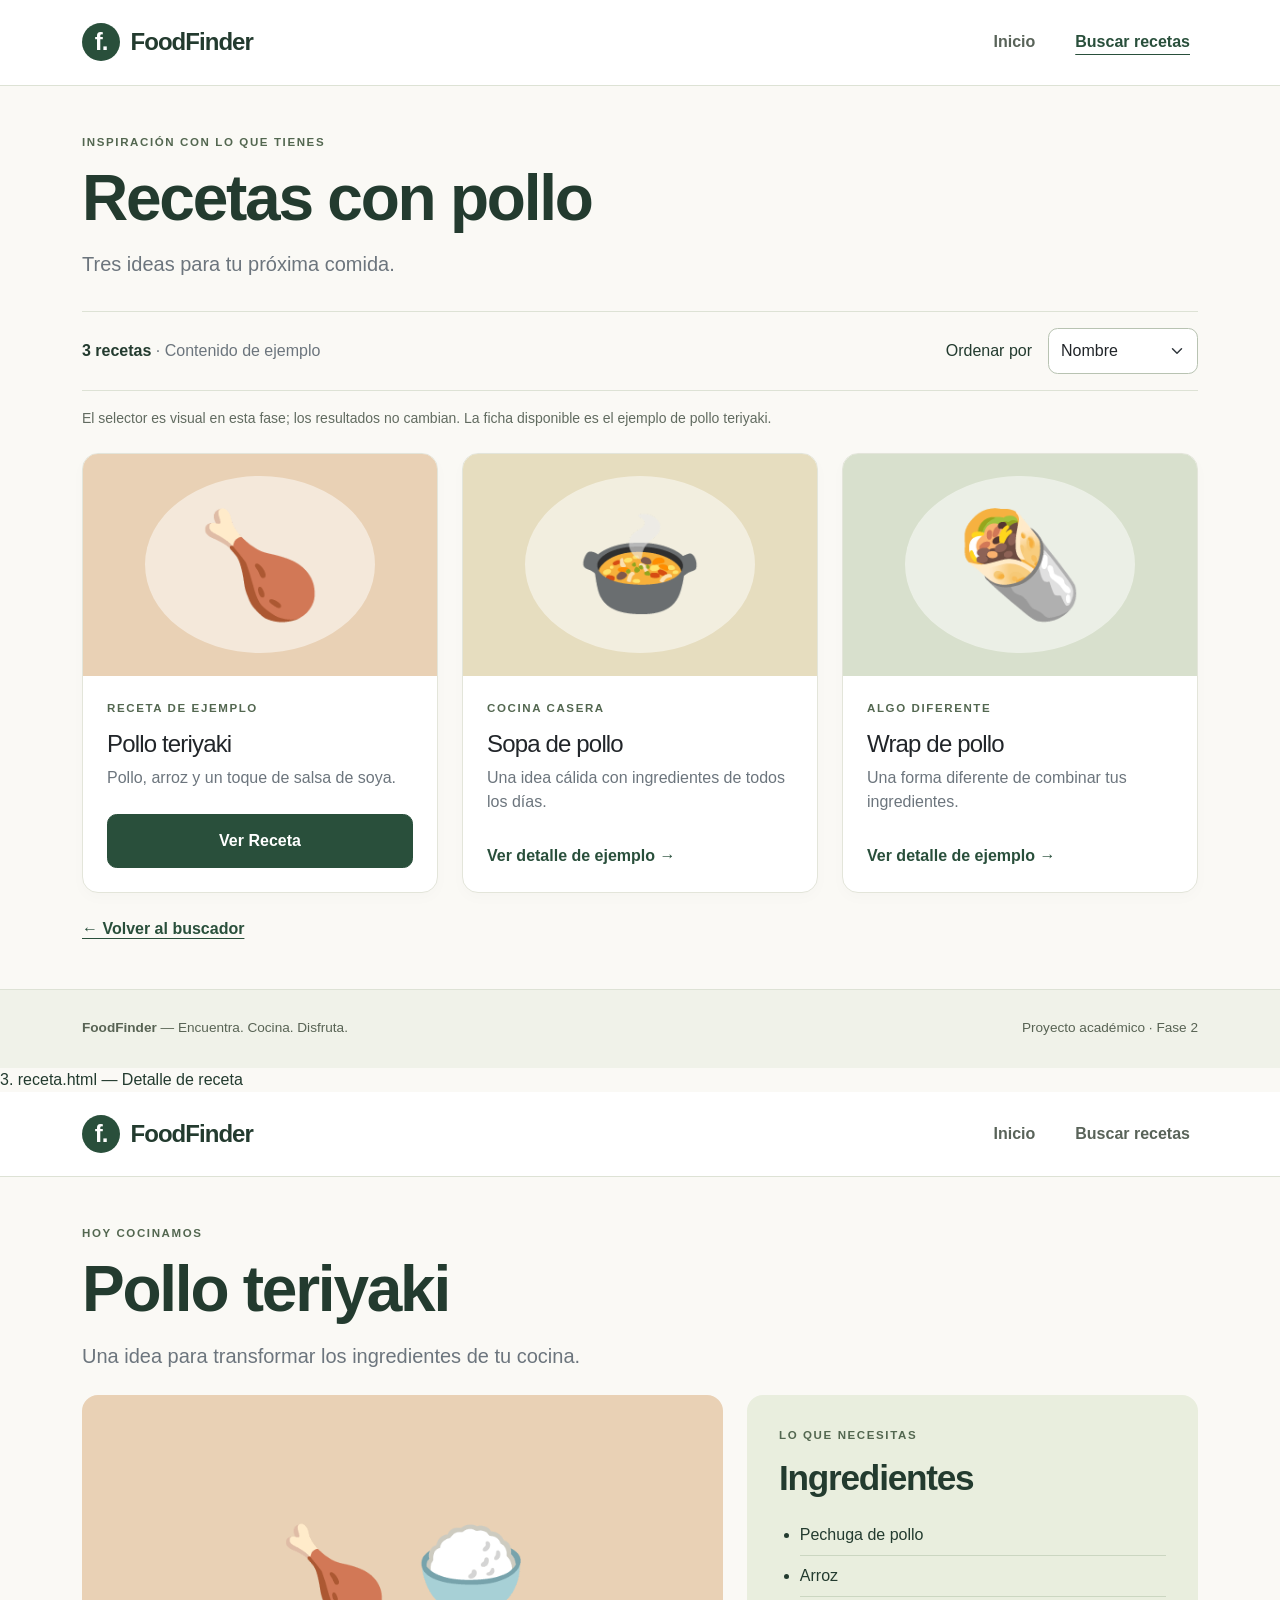
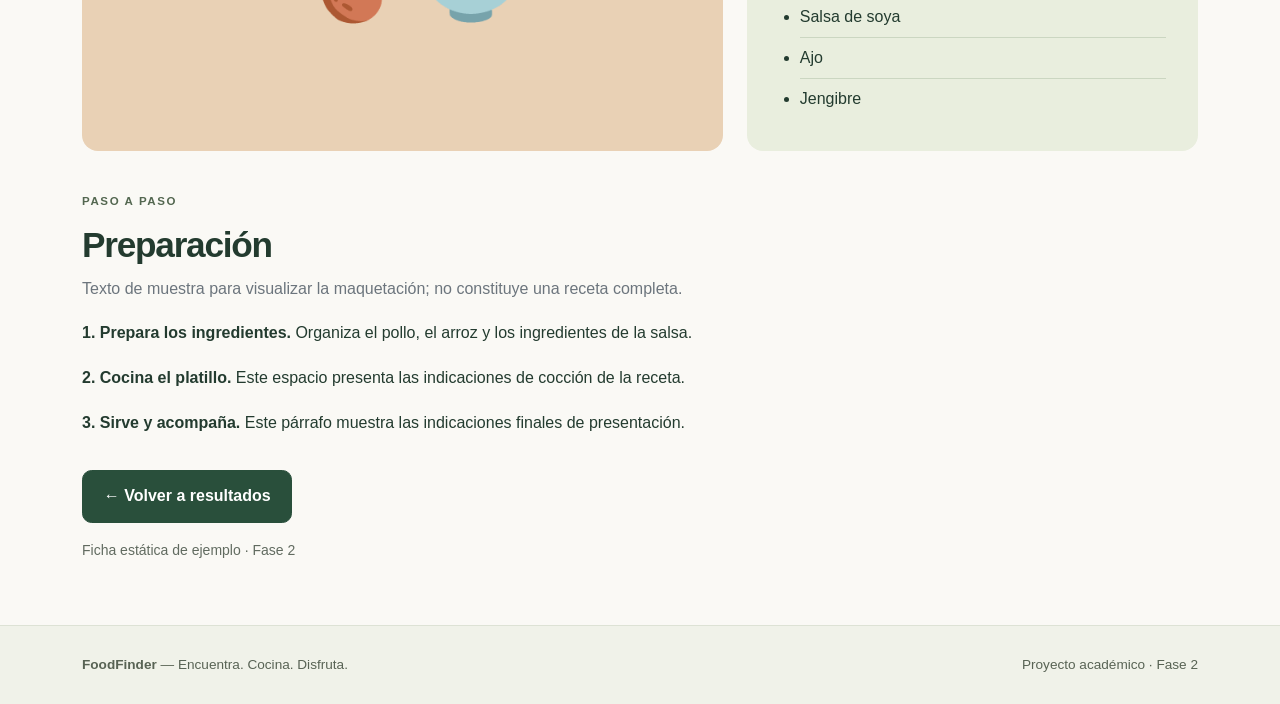
==== resultados.html @ e8af6965 "Add files via upload" ====
<!DOCTYPE html>
<html lang="es">
<head>
  <meta charset="UTF-8">
  <meta name="viewport" content="width=device-width, initial-scale=1">

  <title>Resultados | FoodFinder</title>

  <link
    href="https://cdn.jsdelivr.net/npm/bootstrap@5.3.8/dist/css/bootstrap.min.css"
    rel="stylesheet"
  >
  <link rel="stylesheet" href="estilos.css">

  <script
    src="https://cdn.jsdelivr.net/npm/bootstrap@5.3.8/dist/js/bootstrap.bundle.min.js"
    defer
  ></script>
  <script src="script.js" defer></script>
</head>

<body>
  <a class="saltar-contenido" href="#contenido">
    Saltar al contenido
  </a>

  <!-- BLOQUE 1: encabezado y navegación -->
  <header class="encabezado">
    <nav class="navbar navbar-expand-lg container"
         aria-label="Navegación principal">

      <a class="navbar-brand marca" href="index.html">
        <span class="simbolo-marca" aria-hidden="true">f.</span>
        FoodFinder
      </a>

      <button
        class="navbar-toggler"
        type="button"
        data-bs-toggle="collapse"
        data-bs-target="#menuPrincipal"
        aria-controls="menuPrincipal"
        aria-expanded="false"
        aria-label="Abrir o cerrar menú"
      >
        <span class="navbar-toggler-icon"></span>
      </button>

      <div class="collapse navbar-collapse" id="menuPrincipal">
        <ul class="navbar-nav ms-auto gap-lg-4">
          <li class="nav-item">
            <a class="nav-link" href="index.html">Inicio</a>
          </li>

          <li class="nav-item">
            <a class="nav-link active"
               href="resultados.html"
               aria-current="page">
              Buscar recetas
            </a>
          </li>
        </ul>
      </div>
    </nav>
  </header>

  <main id="contenido" class="container seccion">
    <!-- BLOQUE 2: título de resultados -->
    <section aria-labelledby="tituloResultados">
      <p class="etiqueta">
        INSPIRACIÓN CON LO QUE TIENES
      </p>

      <h1 id="tituloResultados">Recetas con pollo</h1>

      <p class="lead text-secondary">
        Tres ideas para tu próxima comida.
      </p>

      <!-- BLOQUE 3: selector visual -->
      <div class="barra-resultados">
        <p class="mb-0">
          <strong>3 recetas</strong>
          <span class="text-secondary">· Contenido de ejemplo</span>
        </p>

        <form class="d-flex align-items-center gap-3">
          <label for="orden" class="form-label mb-0">
            Ordenar por
          </label>

          <select
            id="orden"
            class="form-select"
            aria-describedby="notaOrden"
          >
            <option value="nombre">Nombre</option>
          </select>
        </form>
      </div>

      <p id="notaOrden" class="nota mb-4">
        El selector es visual en esta fase; los resultados no cambian.
        La ficha disponible es el ejemplo de pollo teriyaki.
      </p>
    </section>

    <!-- BLOQUE 4: cuadrícula de recetas -->
    <section aria-labelledby="tituloLista">
      <h2 id="tituloLista" class="visually-hidden">
        Lista de recetas
      </h2>

      <div class="row g-4">
        <div class="col-12 col-md-6 col-lg-4">
          <article class="card tarjeta-receta h-100">
            <div
              class="imagen-receta fondo-pollo"
              role="img"
              aria-label="Ilustración de un platillo de pollo"
            >
              <span aria-hidden="true">🍗</span>
            </div>

            <div class="card-body d-flex flex-column">
              <p class="etiqueta">RECETA DE EJEMPLO</p>
              <h3 class="h4">Pollo teriyaki</h3>

            <p class="text-secondary">
                Pollo, arroz y un toque de salsa de soya.
            </p>
            <a class="enlace-receta mt-auto" href="receta.html"> 
                <a href="https://www.kiwilimon.com/receta/pollo-y-carne/pollo-rostizado-ranchero" class="btn boton-principal">
                    Ver Receta
                </a>
            </a>
            </div>
        </article>
        </div>

        <div class="col-12 col-md-6 col-lg-4">
        <article class="card tarjeta-receta h-100">
            <div
            class="imagen-receta fondo-sopa"
            role="img"
            aria-label="Ilustración de un plato de sopa"
            >
            <span aria-hidden="true">🍲</span>
            </div>

            <div class="card-body d-flex flex-column">
            <p class="etiqueta">COCINA CASERA</p>
            <h3 class="h4">Sopa de pollo</h3>

            <p class="text-secondary">
                Una idea cálida con ingredientes de todos los días.
            </p>

            <a class="enlace-receta mt-auto" href="receta.html">
                Ver detalle de ejemplo →
            </a>
            </div>
        </article>
        </div>

        <div class="col-12 col-md-6 col-lg-4">
        <article class="card tarjeta-receta h-100">
            <div
            class="imagen-receta fondo-wrap"
              role="img"
              aria-label="Ilustración de un wrap"
            >
              <span aria-hidden="true">🌯</span>
            </div>

            <div class="card-body d-flex flex-column">
              <p class="etiqueta">ALGO DIFERENTE</p>
              <h3 class="h4">Wrap de pollo</h3>

              <p class="text-secondary">
                Una forma diferente de combinar tus ingredientes.
              </p>

              <a class="enlace-receta mt-auto" href="receta.html">
                Ver detalle de ejemplo →
              </a>
            </div>
          </article>
        </div>
      </div>
    </section>

    <a href="index.html#buscador"
       class="enlace-regreso d-inline-block mt-4">
      ← Volver al buscador
    </a>
  </main>

  <!-- BLOQUE 5: pie de página -->
  <footer class="pie-pagina">
    <div
      class="container d-flex flex-column flex-sm-row
             justify-content-between gap-2"
    >
      <p class="mb-0">
        <strong>FoodFinder</strong> — Encuentra. Cocina. Disfruta.
      </p>

      <p class="mb-0">Proyecto académico · Fase 2</p>
    </div>
  </footer>
</body>
</html>
3. receta.html — Detalle de receta
<!DOCTYPE html>
<html lang="es">
<head>
  <meta charset="UTF-8">
  <meta name="viewport" content="width=device-width, initial-scale=1">

  <title>Detalle de receta | FoodFinder</title>

  <link
    href="https://cdn.jsdelivr.net/npm/bootstrap@5.3.8/dist/css/bootstrap.min.css"
    rel="stylesheet"
  >
  <link rel="stylesheet" href="estilos.css">

  <script
    src="https://cdn.jsdelivr.net/npm/bootstrap@5.3.8/dist/js/bootstrap.bundle.min.js"
    defer
  ></script>
  <script src="script.js" defer></script>
</head>

<body>
  <a class="saltar-contenido" href="#contenido">
    Saltar al contenido
  </a>

  <!-- BLOQUE 1: encabezado y navegación -->
  <header class="encabezado">
    <nav class="navbar navbar-expand-lg container"
         aria-label="Navegación principal">

      <a class="navbar-brand marca" href="index.html">
        <span class="simbolo-marca" aria-hidden="true">f.</span>
        FoodFinder
      </a>

      <button
        class="navbar-toggler"
        type="button"
        data-bs-toggle="collapse"
        data-bs-target="#menuPrincipal"
        aria-controls="menuPrincipal"
        aria-expanded="false"
        aria-label="Abrir o cerrar menú"
      >
        <span class="navbar-toggler-icon"></span>
      </button>

      <div class="collapse navbar-collapse" id="menuPrincipal">
        <ul class="navbar-nav ms-auto gap-lg-4">
          <li class="nav-item">
            <a class="nav-link" href="index.html">Inicio</a>
          </li>

          <li class="nav-item">
            <a class="nav-link" href="resultados.html">
              Buscar recetas
            </a>
          </li>
        </ul>
      </div>
    </nav>
  </header>

  <main id="contenido" class="container seccion">
    <article aria-labelledby="tituloReceta">
      <!-- BLOQUE 2: información principal -->
      <p class="etiqueta">HOY COCINAMOS</p>

      <h1 id="tituloReceta">Pollo teriyaki</h1>

      <p class="lead text-secondary mb-4">
        Una idea para transformar los ingredientes de tu cocina.
      </p>

      <div class="row g-4 align-items-stretch">
        <div class="col-md-7">
          <div
            class="imagen-detalle fondo-pollo"
            role="img"
            aria-label="Ilustración de pollo acompañado de arroz"
          >
            <span aria-hidden="true">🍗 🍚</span>
          </div>
        </div>

        <!-- BLOQUE 3: ingredientes -->
        <section
          class="col-md-5"
          aria-labelledby="tituloIngredientes"
        >
          <div class="panel-ingredientes h-100">
            <p class="etiqueta">LO QUE NECESITAS</p>

            <h2 id="tituloIngredientes">Ingredientes</h2>

            <ul class="lista-ingredientes">
              <li>Pechuga de pollo</li>
              <li>Arroz</li>
              <li>Salsa de soya</li>
              <li>Ajo</li>
              <li>Jengibre</li>
            </ul>
          </div>
        </section>
      </div>

      <!-- BLOQUE 4: preparación -->
      <section
        class="preparacion"
        aria-labelledby="tituloPreparacion"
      >
        <p class="etiqueta">PASO A PASO</p>

        <h2 id="tituloPreparacion">Preparación</h2>

        <p class="text-secondary">
          Texto de muestra para visualizar la maquetación;
          no constituye una receta completa.
        </p>

        <p>
          <strong>1. Prepara los ingredientes.</strong>
          Organiza el pollo, el arroz y los ingredientes de la salsa.
        </p>

        <p>
          <strong>2. Cocina el platillo.</strong>
          Este espacio presenta las indicaciones de cocción
          de la receta.
        </p>

        <p>
          <strong>3. Sirve y acompaña.</strong>
          Este párrafo muestra las indicaciones finales
          de presentación.
        </p>
      </section>

      <!-- BLOQUE 5: enlace de regreso -->
      <a href="resultados.html" class="btn boton-principal">
        ← Volver a resultados
      </a>

      <p class="nota mt-3">
        Ficha estática de ejemplo · Fase 2
      </p>
    </article>
  </main>

  <!-- BLOQUE 6: pie de página -->
  <footer class="pie-pagina">
    <div
      class="container d-flex flex-column flex-sm-row
             justify-content-between gap-2"
    >
      <p class="mb-0">
        <strong>FoodFinder</strong> — Encuentra. Cocina. Disfruta.
      </p>

      <p class="mb-0">Proyecto académico · Fase 2</p>
    </div>
  </footer>
</body>
</html>
---- estilos.css ----
/* =========================================
   FOODFINDER — FASE 2
   Estilos propios y ajustes responsivos.
   Bootstrap proporciona Grid y componentes.
   ========================================= */

:root {
  --verde: #294f3b;
  --verde-oscuro: #1c3b2a;
  --texto: #233b2f;
  --fondo: #faf9f5;
  --verde-claro: #e9eede;
  --borde: #dde2d5;
}

/* Estructura general */

body {
  min-height: 100vh;
  display: flex;
  flex-direction: column;
  background: var(--fondo);
  color: var(--texto);
  font-family: Arial, sans-serif;
}

main {
  flex: 1;
}

h1,
h2,
h3 {
  font-weight: 700;
  letter-spacing: -0.035em;
}

h1 {
  margin-bottom: 1rem;
  font-size: clamp(2.4rem, 5vw, 4.6rem);
  line-height: 1.08;
}

h2 {
  font-size: clamp(1.7rem, 3vw, 2.2rem);
}

a {
  color: var(--verde);
}

.seccion {
  padding-top: 3rem;
  padding-bottom: 3rem;
}

.etiqueta {
  margin-bottom: 0.8rem;
  color: #536750;
  font-size: 0.72rem;
  font-weight: 700;
  letter-spacing: 0.14em;
}

.nota {
  color: #616b60;
  font-size: 0.875rem;
  line-height: 1.6;
}

/* Encabezado y navegación */

.encabezado {
  background: #fff;
  border-bottom: 1px solid var(--borde);
}

.navbar.container {
  padding: 1.15rem 12px;
}

.marca {
  color: var(--texto);
  font-size: 1.5rem;
  font-weight: 700;
  letter-spacing: -0.04em;
}

.simbolo-marca {
  display: inline-flex;
  width: 38px;
  height: 38px;
  align-items: center;
  justify-content: center;
  margin-right: 0.3rem;
  border-radius: 50%;
  background: var(--verde);
  color: #fff;
}

.nav-link {
  color: #596359;
  font-weight: 600;
}

.navbar-nav .nav-link.active {
  color: var(--verde);
  text-decoration: underline;
  text-underline-offset: 0.45rem;
}

/* Presentación de Inicio */

.presentacion {
  padding: 4rem 0;
  background: #eff1e7;
}

.descripcion-principal {
  max-width: 540px;
  margin-bottom: 1.5rem;
  color: #596359;
  font-size: 1.1rem;
  line-height: 1.7;
}

.buscador {
  max-width: 630px;
}

.ilustracion-principal {
  padding: 1.5rem;
  border-radius: 8rem 8rem 1.5rem 1.5rem;
  background: #dce4cc;
  text-align: center;
}

.plato-principal {
  display: grid;
  min-height: 260px;
  place-items: center;
  border-radius: 7rem 7rem 1rem 1rem;
  background: #edf0df;
  font-size: clamp(7rem, 14vw, 11rem);
}

.ilustracion-principal p {
  margin: 1rem 0 0;
  font-size: 0.85rem;
  font-weight: 600;
}

/* Formulario y botones */

.form-control,
.form-select {
  min-height: 46px;
  border-color: #b8c3b2;
  border-radius: 0.6rem;
}

.form-control:focus,
.form-select:focus {
  border-color: var(--verde);
  box-shadow: 0 0 0 0.2rem #294f3b25;
}

.boton-principal {
  padding: 0.85rem 1.3rem;
  border: 1px solid var(--verde);
  border-radius: 0.6rem;
  background: var(--verde);
  color: #fff;
  font-weight: 600;
  white-space: nowrap;
}

.boton-principal:hover,
.boton-principal:focus-visible {
  border-color: var(--verde-oscuro);
  background: var(--verde-oscuro);
  color: #fff;
}

/* Tarjetas de Inicio y Resultados */

.tarjeta-receta {
  overflow: hidden;
  border: 1px solid #e3e5da;
  border-radius: 1rem;
  box-shadow: 0 5px 15px #233b2f05;
}

.tarjeta-receta .card-body {
  padding: 1.5rem;
}

.imagen-receta {
  display: grid;
  width: 100%;
  aspect-ratio: 8 / 5;
  place-items: center;
}

.imagen-receta span {
  display: grid;
  width: 65%;
  aspect-ratio: 1.3;
  place-items: center;
  border-radius: 50%;
  background: #ffffff80;
  font-size: clamp(4rem, 8vw, 7rem);
}

.fondo-pasta {
  background: #efe2bd;
}

.fondo-tacos {
  background: #e4ebcb;
}

.fondo-ensalada {
  background: #d9e7d6;
}

.fondo-pollo {
  background: #e9d1b5;
}

.fondo-sopa {
  background: #e6ddbf;
}

.fondo-wrap {
  background: #d8e0cd;
}

.enlace-receta {
  padding-top: 0.5rem;
  font-weight: 700;
  text-decoration: none;
}

.enlace-receta:hover {
  text-decoration: underline;
}

/* Página de Resultados */

.barra-resultados {
  display: flex;
  align-items: center;
  justify-content: space-between;
  gap: 1rem;
  margin: 2rem 0 1rem;
  padding: 1rem 0;
  border-top: 1px solid var(--borde);
  border-bottom: 1px solid var(--borde);
}

.barra-resultados label {
  white-space: nowrap;
}

.barra-resultados select {
  width: 150px;
}

.enlace-regreso {
  font-weight: 600;
  text-underline-offset: 0.25rem;
}

/* Página de Detalle de receta */

.imagen-detalle {
  display: grid;
  min-height: 340px;
  height: 100%;
  place-items: center;
  border-radius: 1rem;
}

.imagen-detalle span {
  font-size: clamp(3.5rem, 7vw, 6rem);
}

.panel-ingredientes {
  padding: 2rem;
  border-radius: 1rem;
  background: var(--verde-claro);
}

.lista-ingredientes {
  margin: 1rem 0 0;
  padding-left: 1.3rem;
}

.lista-ingredientes li {
  padding: 0.5rem 0;
  border-bottom: 1px solid #cbd6c1;
}

.lista-ingredientes li:last-child {
  border-bottom: 0;
}

.preparacion {
  max-width: 800px;
  padding: 2.5rem 0 1rem;
}

.preparacion p {
  line-height: 1.8;
}

/* Pie de página */

.pie-pagina {
  padding: 1.8rem 0;
  border-top: 1px solid var(--borde);
  background: #f0f2e9;
  color: #586354;
  font-size: 0.85rem;
}

/* Accesibilidad */

.saltar-contenido {
  position: absolute;
  top: -100px;
  left: 1rem;
  z-index: 1000;
  padding: 1rem;
  background: #fff;
}

.saltar-contenido:focus {
  top: 1rem;
}

:focus-visible {
  outline: 3px solid #936127;
  outline-offset: 4px;
}

/* CELULAR: menos de 768 px.
   Bootstrap aplica col-12: una tarjeta por fila. */

@media (max-width: 767.98px) {
  .presentacion {
    padding: 2.5rem 0;
  }

  .seccion {
    padding-top: 2rem;
    padding-bottom: 2rem;
  }

  .ilustracion-principal {
    max-width: 390px;
    margin: auto;
  }

  .barra-resultados {
    align-items: flex-start;
    flex-direction: column;
  }

  .panel-ingredientes {
    padding: 1.5rem;
  }

  .imagen-detalle {
    min-height: 250px;
  }
}

/* TABLET: de 768 a 991 px.
   Bootstrap aplica col-md-6: dos tarjetas por fila. */

@media (min-width: 768px) and (max-width: 991.98px) {
  .ilustracion-principal {
    max-width: 550px;
    margin: auto;
  }
}

/* COMPUTADORA: desde 992 px.
   Bootstrap aplica col-lg-4: tres tarjetas por fila. */

@media (min-width: 992px) {
  .presentacion {
    padding-top: 4rem;
    padding-bottom: 4rem;
  }
}
---- estilos.css ----
/* =========================================
   FOODFINDER — FASE 2
   Estilos propios y ajustes responsivos.
   Bootstrap proporciona Grid y componentes.
   ========================================= */

:root {
  --verde: #294f3b;
  --verde-oscuro: #1c3b2a;
  --texto: #233b2f;
  --fondo: #faf9f5;
  --verde-claro: #e9eede;
  --borde: #dde2d5;
}

/* Estructura general */

body {
  min-height: 100vh;
  display: flex;
  flex-direction: column;
  background: var(--fondo);
  color: var(--texto);
  font-family: Arial, sans-serif;
}

main {
  flex: 1;
}

h1,
h2,
h3 {
  font-weight: 700;
  letter-spacing: -0.035em;
}

h1 {
  margin-bottom: 1rem;
  font-size: clamp(2.4rem, 5vw, 4.6rem);
  line-height: 1.08;
}

h2 {
  font-size: clamp(1.7rem, 3vw, 2.2rem);
}

a {
  color: var(--verde);
}

.seccion {
  padding-top: 3rem;
  padding-bottom: 3rem;
}

.etiqueta {
  margin-bottom: 0.8rem;
  color: #536750;
  font-size: 0.72rem;
  font-weight: 700;
  letter-spacing: 0.14em;
}

.nota {
  color: #616b60;
  font-size: 0.875rem;
  line-height: 1.6;
}

/* Encabezado y navegación */

.encabezado {
  background: #fff;
  border-bottom: 1px solid var(--borde);
}

.navbar.container {
  padding: 1.15rem 12px;
}

.marca {
  color: var(--texto);
  font-size: 1.5rem;
  font-weight: 700;
  letter-spacing: -0.04em;
}

.simbolo-marca {
  display: inline-flex;
  width: 38px;
  height: 38px;
  align-items: center;
  justify-content: center;
  margin-right: 0.3rem;
  border-radius: 50%;
  background: var(--verde);
  color: #fff;
}

.nav-link {
  color: #596359;
  font-weight: 600;
}

.navbar-nav .nav-link.active {
  color: var(--verde);
  text-decoration: underline;
  text-underline-offset: 0.45rem;
}

/* Presentación de Inicio */

.presentacion {
  padding: 4rem 0;
  background: #eff1e7;
}

.descripcion-principal {
  max-width: 540px;
  margin-bottom: 1.5rem;
  color: #596359;
  font-size: 1.1rem;
  line-height: 1.7;
}

.buscador {
  max-width: 630px;
}

.ilustracion-principal {
  padding: 1.5rem;
  border-radius: 8rem 8rem 1.5rem 1.5rem;
  background: #dce4cc;
  text-align: center;
}

.plato-principal {
  display: grid;
  min-height: 260px;
  place-items: center;
  border-radius: 7rem 7rem 1rem 1rem;
  background: #edf0df;
  font-size: clamp(7rem, 14vw, 11rem);
}

.ilustracion-principal p {
  margin: 1rem 0 0;
  font-size: 0.85rem;
  font-weight: 600;
}

/* Formulario y botones */

.form-control,
.form-select {
  min-height: 46px;
  border-color: #b8c3b2;
  border-radius: 0.6rem;
}

.form-control:focus,
.form-select:focus {
  border-color: var(--verde);
  box-shadow: 0 0 0 0.2rem #294f3b25;
}

.boton-principal {
  padding: 0.85rem 1.3rem;
  border: 1px solid var(--verde);
  border-radius: 0.6rem;
  background: var(--verde);
  color: #fff;
  font-weight: 600;
  white-space: nowrap;
}

.boton-principal:hover,
.boton-principal:focus-visible {
  border-color: var(--verde-oscuro);
  background: var(--verde-oscuro);
  color: #fff;
}

/* Tarjetas de Inicio y Resultados */

.tarjeta-receta {
  overflow: hidden;
  border: 1px solid #e3e5da;
  border-radius: 1rem;
  box-shadow: 0 5px 15px #233b2f05;
}

.tarjeta-receta .card-body {
  padding: 1.5rem;
}

.imagen-receta {
  display: grid;
  width: 100%;
  aspect-ratio: 8 / 5;
  place-items: center;
}

.imagen-receta span {
  display: grid;
  width: 65%;
  aspect-ratio: 1.3;
  place-items: center;
  border-radius: 50%;
  background: #ffffff80;
  font-size: clamp(4rem, 8vw, 7rem);
}

.fondo-pasta {
  background: #efe2bd;
}

.fondo-tacos {
  background: #e4ebcb;
}

.fondo-ensalada {
  background: #d9e7d6;
}

.fondo-pollo {
  background: #e9d1b5;
}

.fondo-sopa {
  background: #e6ddbf;
}

.fondo-wrap {
  background: #d8e0cd;
}

.enlace-receta {
  padding-top: 0.5rem;
  font-weight: 700;
  text-decoration: none;
}

.enlace-receta:hover {
  text-decoration: underline;
}

/* Página de Resultados */

.barra-resultados {
  display: flex;
  align-items: center;
  justify-content: space-between;
  gap: 1rem;
  margin: 2rem 0 1rem;
  padding: 1rem 0;
  border-top: 1px solid var(--borde);
  border-bottom: 1px solid var(--borde);
}

.barra-resultados label {
  white-space: nowrap;
}

.barra-resultados select {
  width: 150px;
}

.enlace-regreso {
  font-weight: 600;
  text-underline-offset: 0.25rem;
}

/* Página de Detalle de receta */

.imagen-detalle {
  display: grid;
  min-height: 340px;
  height: 100%;
  place-items: center;
  border-radius: 1rem;
}

.imagen-detalle span {
  font-size: clamp(3.5rem, 7vw, 6rem);
}

.panel-ingredientes {
  padding: 2rem;
  border-radius: 1rem;
  background: var(--verde-claro);
}

.lista-ingredientes {
  margin: 1rem 0 0;
  padding-left: 1.3rem;
}

.lista-ingredientes li {
  padding: 0.5rem 0;
  border-bottom: 1px solid #cbd6c1;
}

.lista-ingredientes li:last-child {
  border-bottom: 0;
}

.preparacion {
  max-width: 800px;
  padding: 2.5rem 0 1rem;
}

.preparacion p {
  line-height: 1.8;
}

/* Pie de página */

.pie-pagina {
  padding: 1.8rem 0;
  border-top: 1px solid var(--borde);
  background: #f0f2e9;
  color: #586354;
  font-size: 0.85rem;
}

/* Accesibilidad */

.saltar-contenido {
  position: absolute;
  top: -100px;
  left: 1rem;
  z-index: 1000;
  padding: 1rem;
  background: #fff;
}

.saltar-contenido:focus {
  top: 1rem;
}

:focus-visible {
  outline: 3px solid #936127;
  outline-offset: 4px;
}

/* CELULAR: menos de 768 px.
   Bootstrap aplica col-12: una tarjeta por fila. */

@media (max-width: 767.98px) {
  .presentacion {
    padding: 2.5rem 0;
  }

  .seccion {
    padding-top: 2rem;
    padding-bottom: 2rem;
  }

  .ilustracion-principal {
    max-width: 390px;
    margin: auto;
  }

  .barra-resultados {
    align-items: flex-start;
    flex-direction: column;
  }

  .panel-ingredientes {
    padding: 1.5rem;
  }

  .imagen-detalle {
    min-height: 250px;
  }
}

/* TABLET: de 768 a 991 px.
   Bootstrap aplica col-md-6: dos tarjetas por fila. */

@media (min-width: 768px) and (max-width: 991.98px) {
  .ilustracion-principal {
    max-width: 550px;
    margin: auto;
  }
}

/* COMPUTADORA: desde 992 px.
   Bootstrap aplica col-lg-4: tres tarjetas por fila. */

@media (min-width: 992px) {
  .presentacion {
    padding-top: 4rem;
    padding-bottom: 4rem;
  }
}
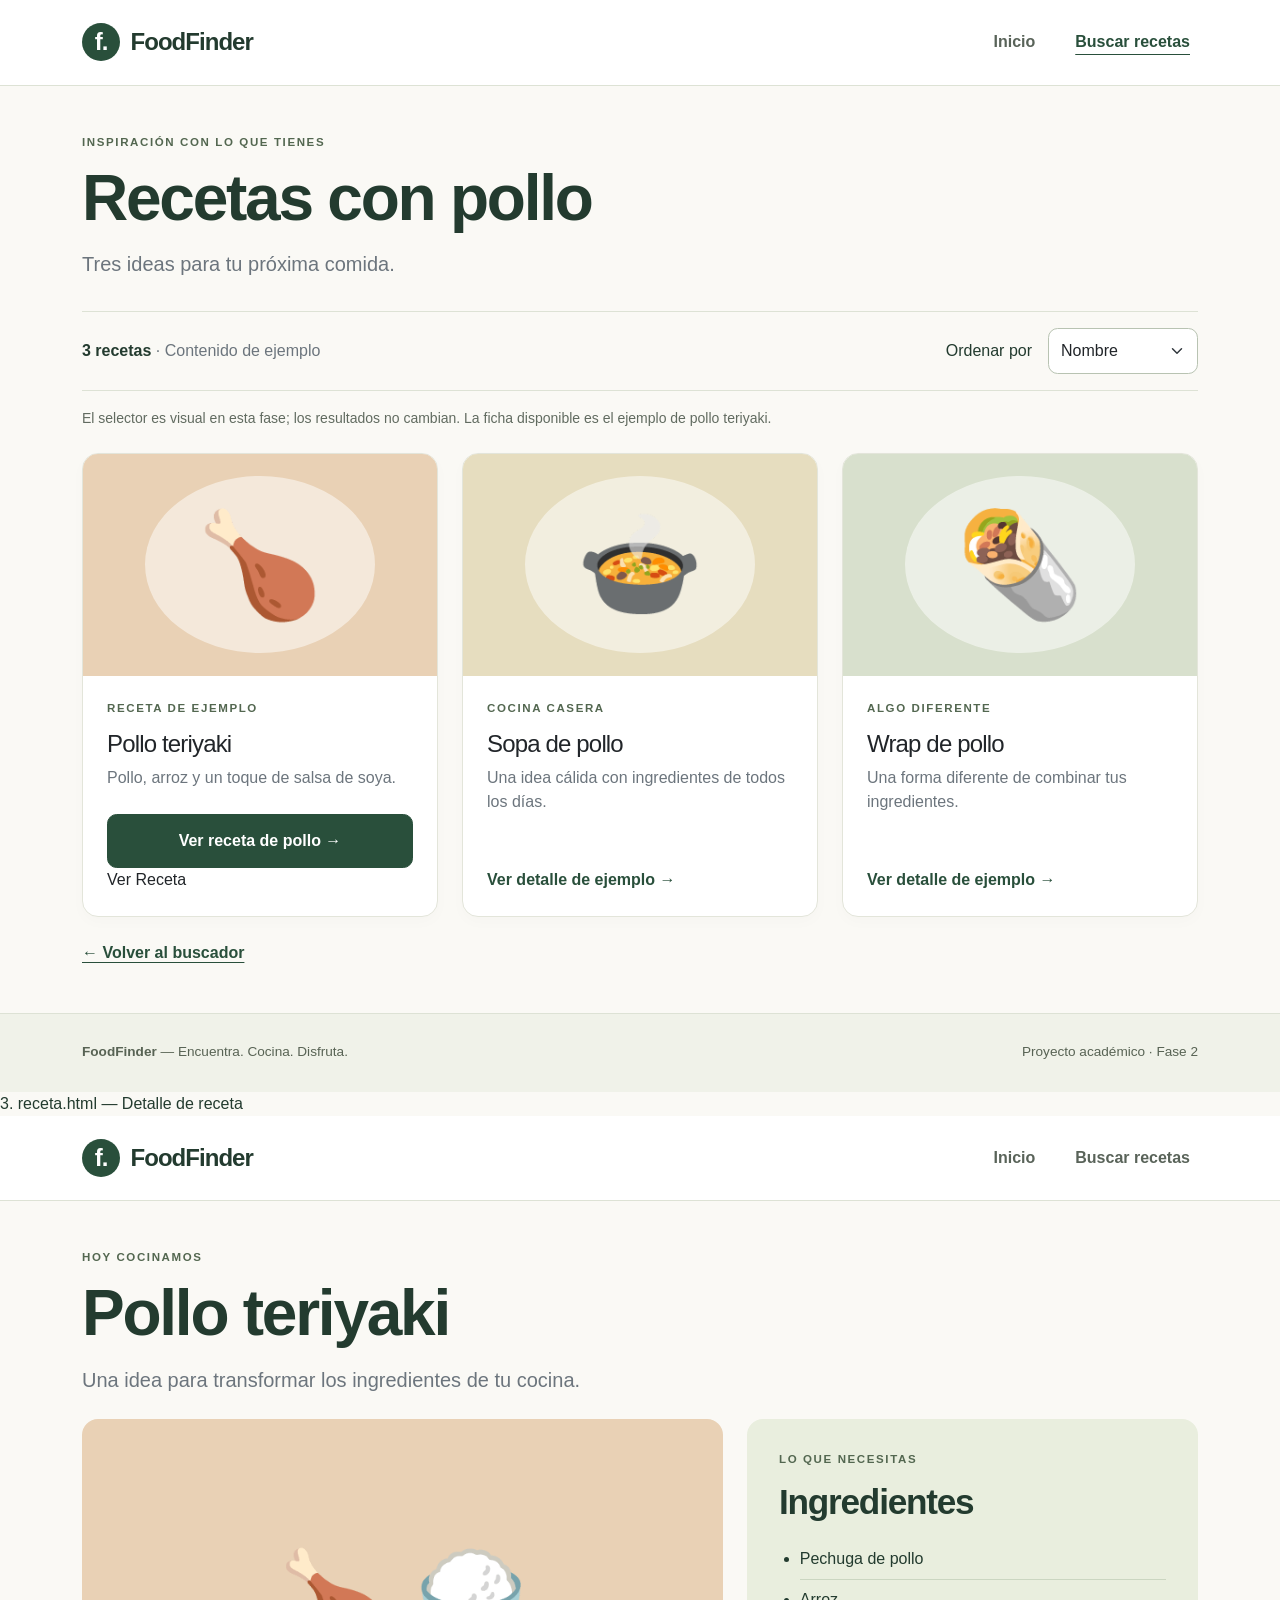
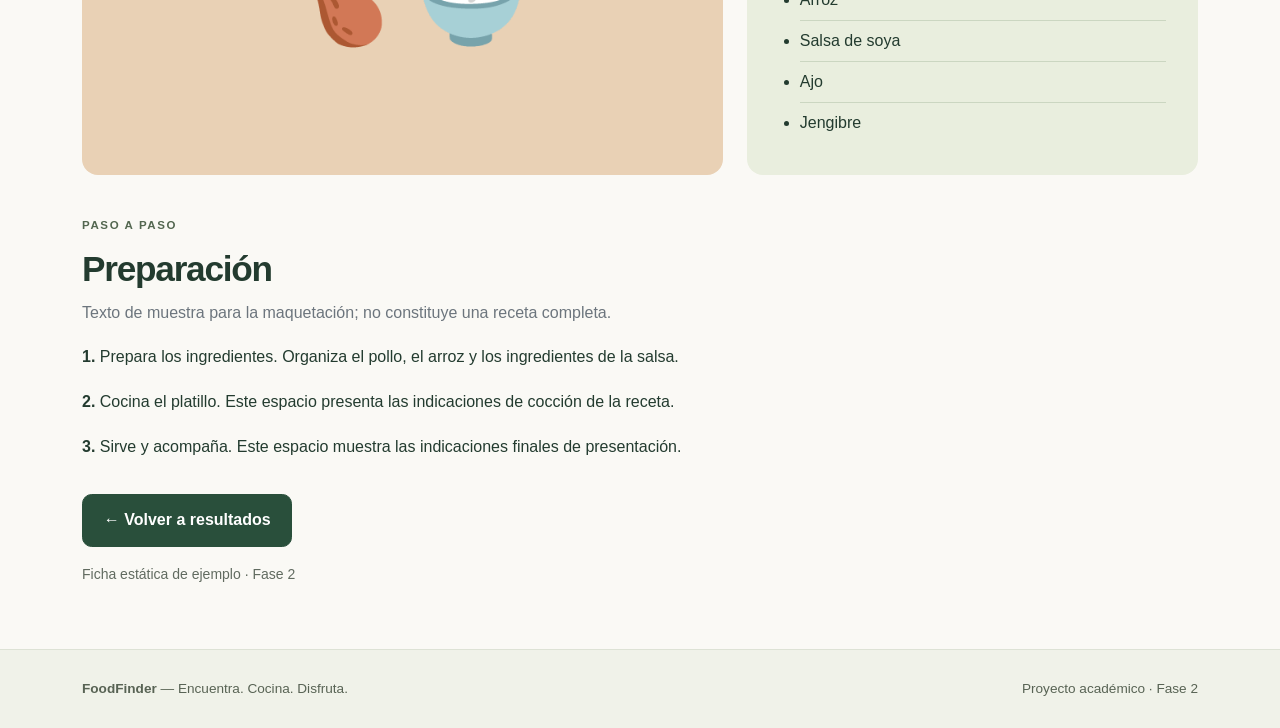
==== commit 369ef5d1: "Update resultados.html" ====
--- a/resultados.html
+++ b/resultados.html
@@ -130,7 +130,9 @@
                 Pollo, arroz y un toque de salsa de soya.
             </p>
             <a class="enlace-receta mt-auto" href="receta.html"> 
-                <a href="https://www.kiwilimon.com/receta/pollo-y-carne/pollo-rostizado-ranchero" class="btn boton-principal">
+                <a href="<a href="receta.html?platillo=pollo" class="btn boton-principal">
+  Ver receta de pollo →
+</a>
                     Ver Receta
                 </a>
             </a>
@@ -376,4 +378,4 @@
     </div>
   </footer>
 </body>
-</html>+</html>
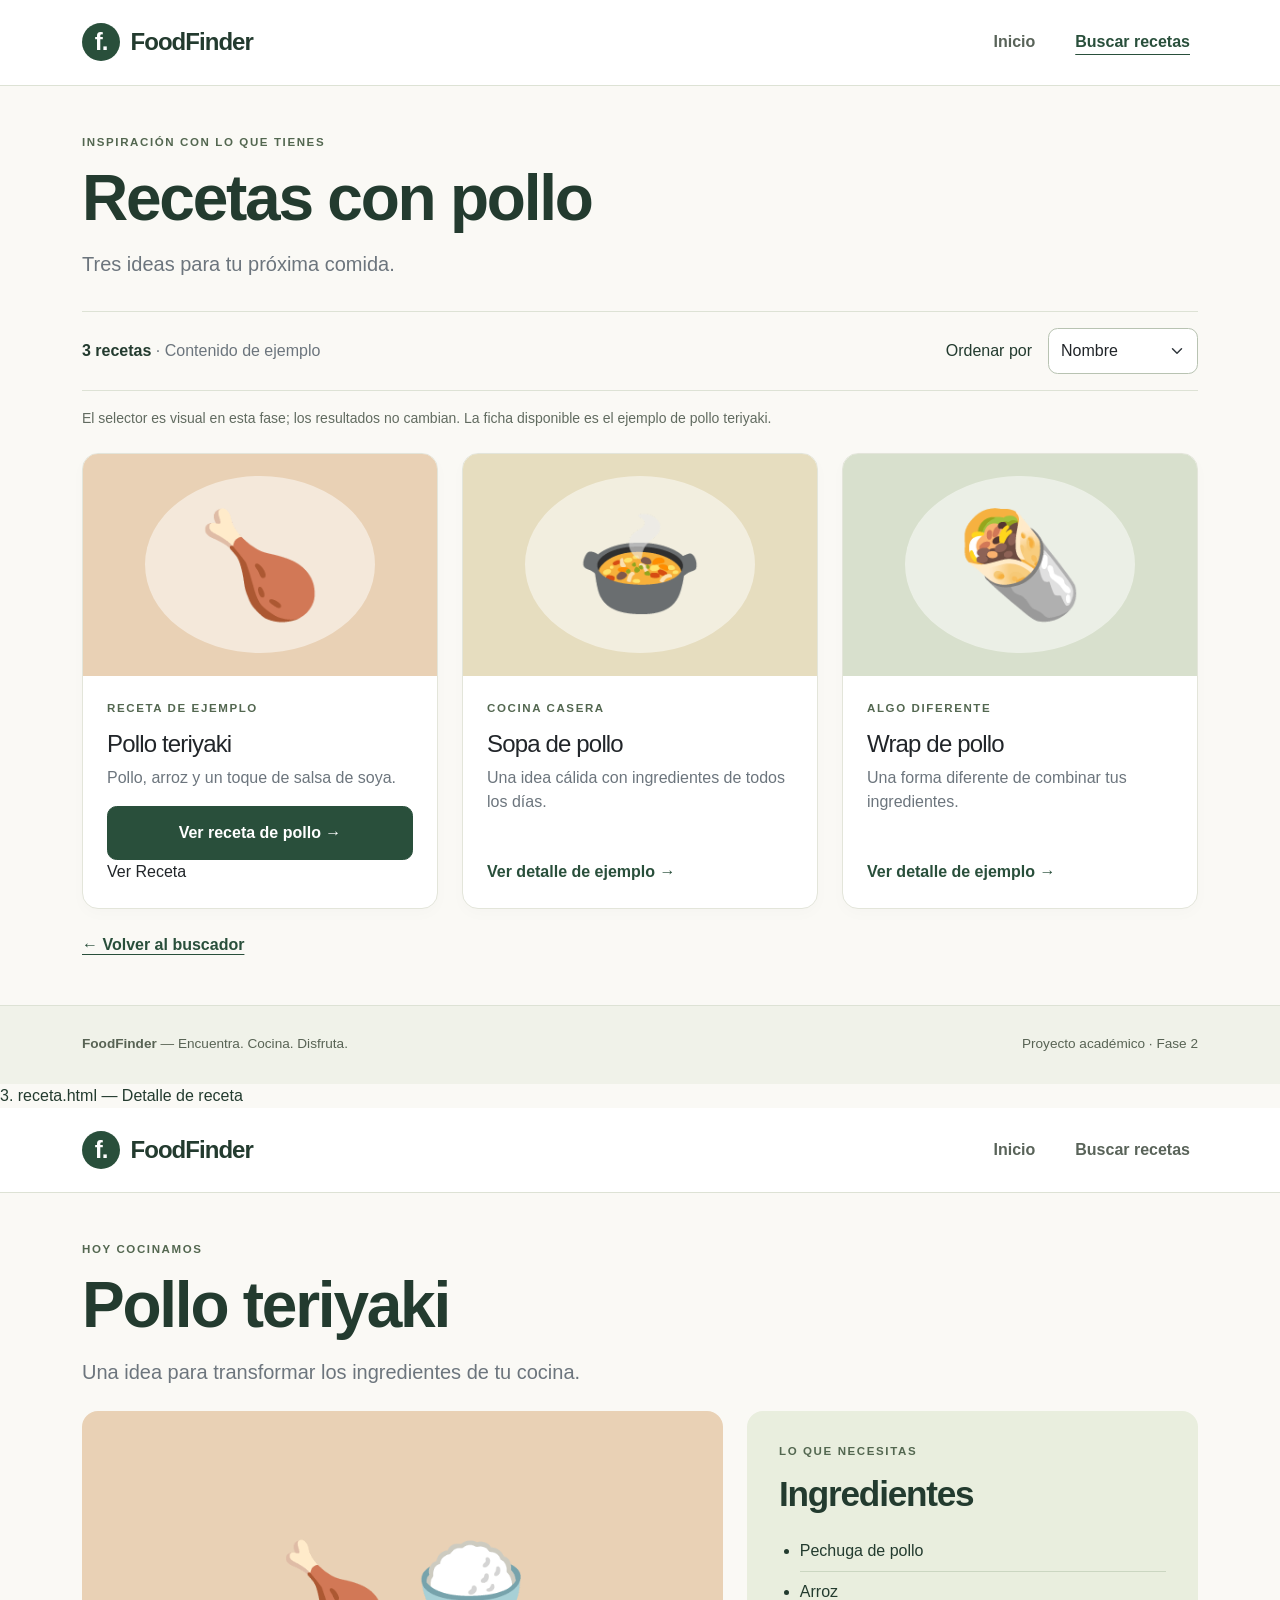
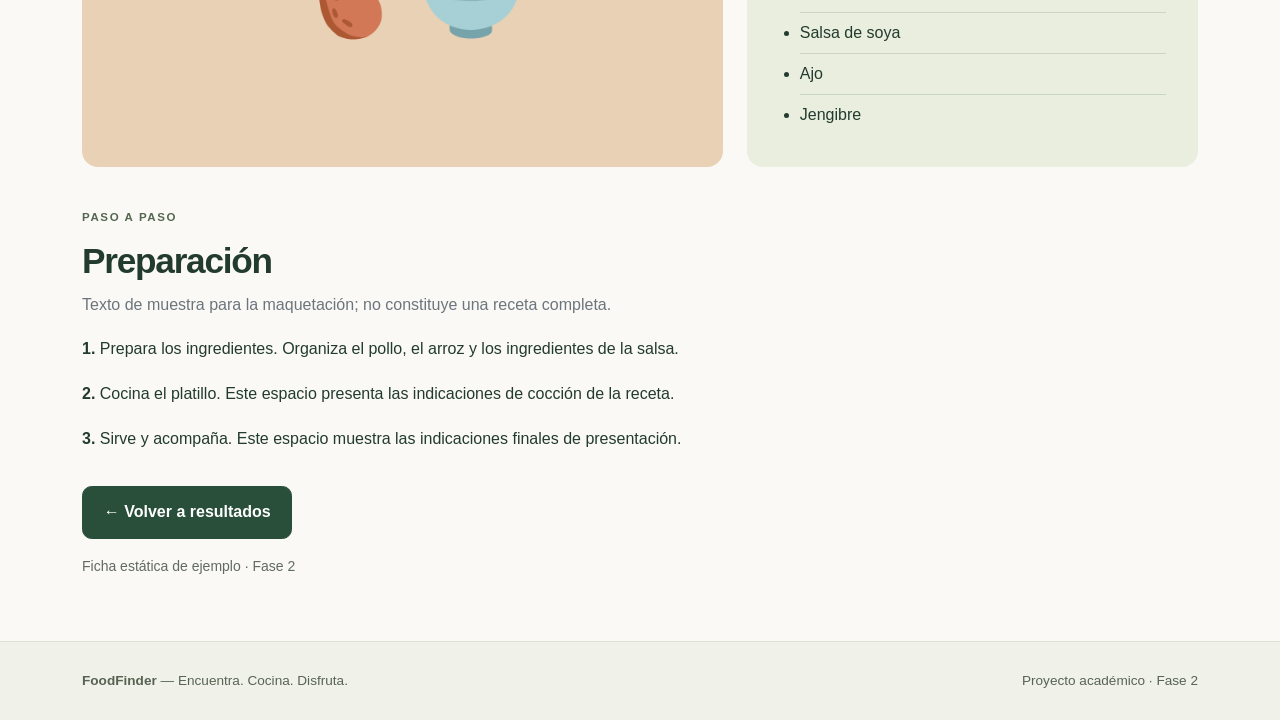
==== commit 30382916: "Update resultados.html" ====
--- a/resultados.html
+++ b/resultados.html
@@ -129,7 +129,6 @@
             <p class="text-secondary">
                 Pollo, arroz y un toque de salsa de soya.
             </p>
-            <a class="enlace-receta mt-auto" href="receta.html"> 
                 <a href="<a href="receta.html?platillo=pollo" class="btn boton-principal">
   Ver receta de pollo →
 </a>
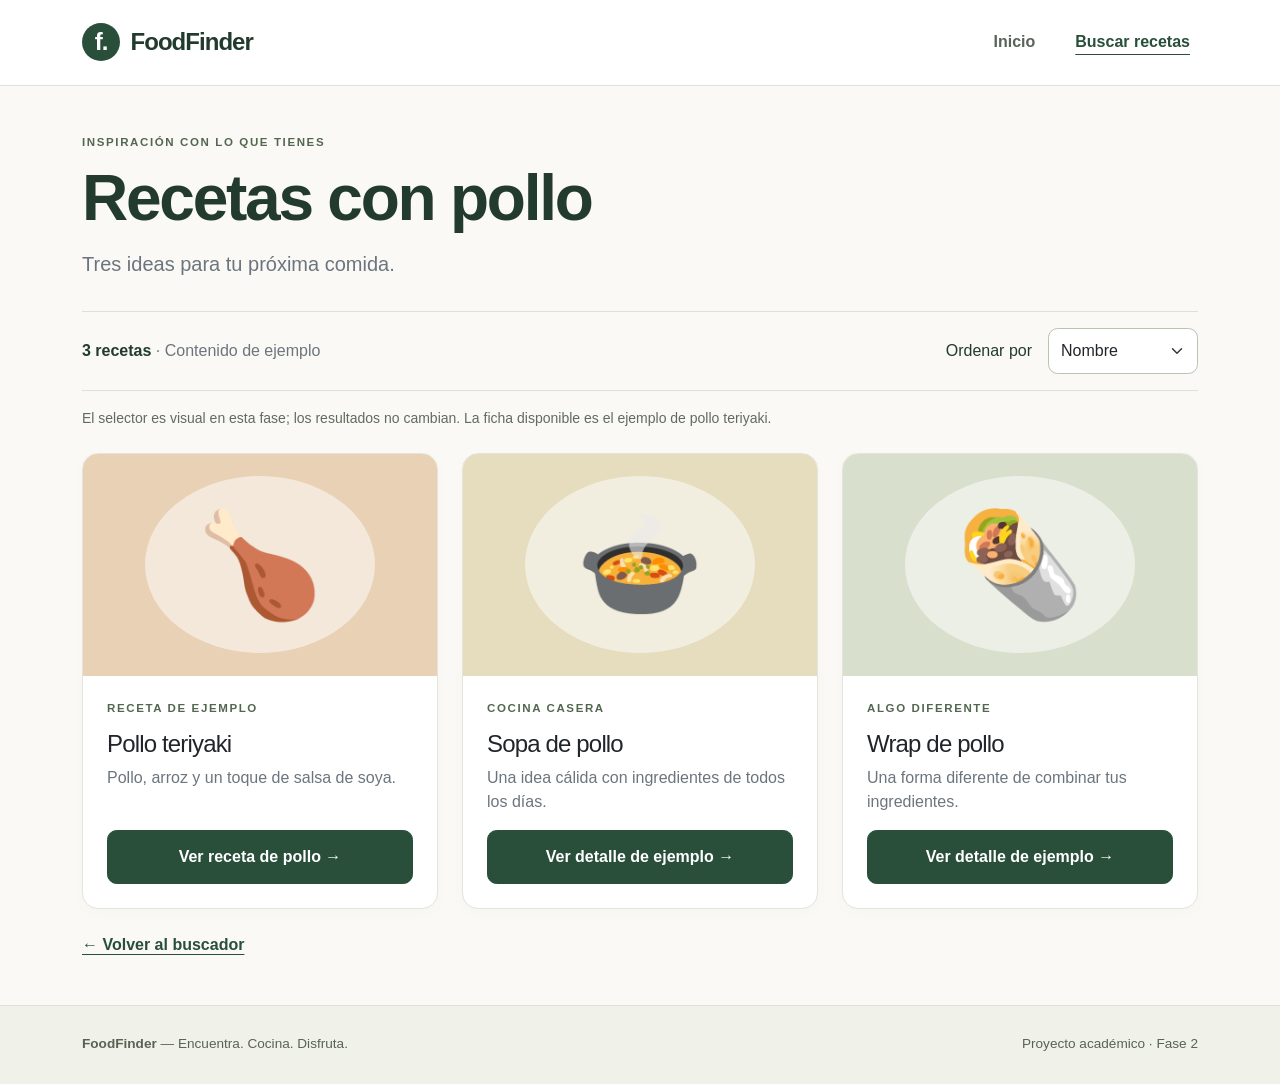
==== commit 9a1f28a5: "Update resultados.html" ====
--- a/resultados.html
+++ b/resultados.html
@@ -10,12 +10,14 @@
     href="https://cdn.jsdelivr.net/npm/bootstrap@5.3.8/dist/css/bootstrap.min.css"
     rel="stylesheet"
   >
+
   <link rel="stylesheet" href="estilos.css">
 
   <script
     src="https://cdn.jsdelivr.net/npm/bootstrap@5.3.8/dist/js/bootstrap.bundle.min.js"
     defer
   ></script>
+
   <script src="script.js" defer></script>
 </head>
 
@@ -26,9 +28,10 @@
 
   <!-- BLOQUE 1: encabezado y navegación -->
   <header class="encabezado">
-    <nav class="navbar navbar-expand-lg container"
-         aria-label="Navegación principal">
-
+    <nav
+      class="navbar navbar-expand-lg container"
+      aria-label="Navegación principal"
+    >
       <a class="navbar-brand marca" href="index.html">
         <span class="simbolo-marca" aria-hidden="true">f.</span>
         FoodFinder
@@ -49,13 +52,17 @@
       <div class="collapse navbar-collapse" id="menuPrincipal">
         <ul class="navbar-nav ms-auto gap-lg-4">
           <li class="nav-item">
-            <a class="nav-link" href="index.html">Inicio</a>
+            <a class="nav-link" href="index.html">
+              Inicio
+            </a>
           </li>
 
           <li class="nav-item">
-            <a class="nav-link active"
-               href="resultados.html"
-               aria-current="page">
+            <a
+              class="nav-link active"
+              href="resultados.html"
+              aria-current="page"
+            >
               Buscar recetas
             </a>
           </li>
@@ -65,13 +72,16 @@
   </header>
 
   <main id="contenido" class="container seccion">
+
     <!-- BLOQUE 2: título de resultados -->
     <section aria-labelledby="tituloResultados">
       <p class="etiqueta">
         INSPIRACIÓN CON LO QUE TIENES
       </p>
 
-      <h1 id="tituloResultados">Recetas con pollo</h1>
+      <h1 id="tituloResultados">
+        Recetas con pollo
+      </h1>
 
       <p class="lead text-secondary">
         Tres ideas para tu próxima comida.
@@ -81,7 +91,9 @@
       <div class="barra-resultados">
         <p class="mb-0">
           <strong>3 recetas</strong>
-          <span class="text-secondary">· Contenido de ejemplo</span>
+          <span class="text-secondary">
+            · Contenido de ejemplo
+          </span>
         </p>
 
         <form class="d-flex align-items-center gap-3">
@@ -105,13 +117,15 @@
       </p>
     </section>
 
-    <!-- BLOQUE 4: cuadrícula de recetas -->
+    <!-- BLOQUE 4: tarjetas de recetas -->
     <section aria-labelledby="tituloLista">
       <h2 id="tituloLista" class="visually-hidden">
         Lista de recetas
       </h2>
 
       <div class="row g-4">
+
+        <!-- TARJETA DE POLLO TERIYAKI -->
         <div class="col-12 col-md-6 col-lg-4">
           <article class="card tarjeta-receta h-100">
             <div
@@ -123,51 +137,67 @@
             </div>
 
             <div class="card-body d-flex flex-column">
-              <p class="etiqueta">RECETA DE EJEMPLO</p>
-              <h3 class="h4">Pollo teriyaki</h3>
-
-            <p class="text-secondary">
+              <p class="etiqueta">
+                RECETA DE EJEMPLO
+              </p>
+
+              <h3 class="h4">
+                Pollo teriyaki
+              </h3>
+
+              <p class="text-secondary">
                 Pollo, arroz y un toque de salsa de soya.
-            </p>
-                <a href="<a href="receta.html?platillo=pollo" class="btn boton-principal">
-  Ver receta de pollo →
-</a>
-                    Ver Receta
-                </a>
-            </a>
-            </div>
-        </article>
+              </p>
+
+              <a
+                href="receta.html?platillo=pollo"
+                class="btn boton-principal mt-auto"
+              >
+                Ver receta de pollo →
+              </a>
+            </div>
+          </article>
         </div>
 
+        <!-- TARJETA DE SOPA -->
         <div class="col-12 col-md-6 col-lg-4">
-        <article class="card tarjeta-receta h-100">
+          <article class="card tarjeta-receta h-100">
             <div
-            class="imagen-receta fondo-sopa"
-            role="img"
-            aria-label="Ilustración de un plato de sopa"
-            >
-            <span aria-hidden="true">🍲</span>
+              class="imagen-receta fondo-sopa"
+              role="img"
+              aria-label="Ilustración de un plato de sopa"
+            >
+              <span aria-hidden="true">🍲</span>
             </div>
 
             <div class="card-body d-flex flex-column">
-            <p class="etiqueta">COCINA CASERA</p>
-            <h3 class="h4">Sopa de pollo</h3>
-
-            <p class="text-secondary">
+              <p class="etiqueta">
+                COCINA CASERA
+              </p>
+
+              <h3 class="h4">
+                Sopa de pollo
+              </h3>
+
+              <p class="text-secondary">
                 Una idea cálida con ingredientes de todos los días.
-            </p>
-
-            <a class="enlace-receta mt-auto" href="receta.html">
+              </p>
+
+              <a
+                href="receta.html?platillo=pollo"
+                class="btn boton-principal mt-auto"
+              >
                 Ver detalle de ejemplo →
-            </a>
-            </div>
-        </article>
+              </a>
+            </div>
+          </article>
         </div>
 
+        <!-- TARJETA DE WRAP -->
         <div class="col-12 col-md-6 col-lg-4">
-        <article class="card tarjeta-receta h-100">
+          <article class="card tarjeta-receta h-100">
             <div
-            class="imagen-receta fondo-wrap"
+              class="imagen-receta fondo-wrap"
               role="img"
               aria-label="Ilustración de un wrap"
             >
@@ -175,24 +205,35 @@
             </div>
 
             <div class="card-body d-flex flex-column">
-              <p class="etiqueta">ALGO DIFERENTE</p>
-              <h3 class="h4">Wrap de pollo</h3>
+              <p class="etiqueta">
+                ALGO DIFERENTE
+              </p>
+
+              <h3 class="h4">
+                Wrap de pollo
+              </h3>
 
               <p class="text-secondary">
                 Una forma diferente de combinar tus ingredientes.
               </p>
 
-              <a class="enlace-receta mt-auto" href="receta.html">
+              <a
+                href="receta.html?platillo=pollo"
+                class="btn boton-principal mt-auto"
+              >
                 Ver detalle de ejemplo →
               </a>
             </div>
           </article>
         </div>
+
       </div>
     </section>
 
-    <a href="index.html#buscador"
-       class="enlace-regreso d-inline-block mt-4">
+    <a
+      href="index.html#buscador"
+      class="enlace-regreso d-inline-block mt-4"
+    >
       ← Volver al buscador
     </a>
   </main>
@@ -207,174 +248,10 @@
         <strong>FoodFinder</strong> — Encuentra. Cocina. Disfruta.
       </p>
 
-      <p class="mb-0">Proyecto académico · Fase 2</p>
+      <p class="mb-0">
+        Proyecto académico · Fase 2
+      </p>
     </div>
   </footer>
 </body>
 </html>
-3. receta.html — Detalle de receta
-<!DOCTYPE html>
-<html lang="es">
-<head>
-  <meta charset="UTF-8">
-  <meta name="viewport" content="width=device-width, initial-scale=1">
-
-  <title>Detalle de receta | FoodFinder</title>
-
-  <link
-    href="https://cdn.jsdelivr.net/npm/bootstrap@5.3.8/dist/css/bootstrap.min.css"
-    rel="stylesheet"
-  >
-  <link rel="stylesheet" href="estilos.css">
-
-  <script
-    src="https://cdn.jsdelivr.net/npm/bootstrap@5.3.8/dist/js/bootstrap.bundle.min.js"
-    defer
-  ></script>
-  <script src="script.js" defer></script>
-</head>
-
-<body>
-  <a class="saltar-contenido" href="#contenido">
-    Saltar al contenido
-  </a>
-
-  <!-- BLOQUE 1: encabezado y navegación -->
-  <header class="encabezado">
-    <nav class="navbar navbar-expand-lg container"
-         aria-label="Navegación principal">
-
-      <a class="navbar-brand marca" href="index.html">
-        <span class="simbolo-marca" aria-hidden="true">f.</span>
-        FoodFinder
-      </a>
-
-      <button
-        class="navbar-toggler"
-        type="button"
-        data-bs-toggle="collapse"
-        data-bs-target="#menuPrincipal"
-        aria-controls="menuPrincipal"
-        aria-expanded="false"
-        aria-label="Abrir o cerrar menú"
-      >
-        <span class="navbar-toggler-icon"></span>
-      </button>
-
-      <div class="collapse navbar-collapse" id="menuPrincipal">
-        <ul class="navbar-nav ms-auto gap-lg-4">
-          <li class="nav-item">
-            <a class="nav-link" href="index.html">Inicio</a>
-          </li>
-
-          <li class="nav-item">
-            <a class="nav-link" href="resultados.html">
-              Buscar recetas
-            </a>
-          </li>
-        </ul>
-      </div>
-    </nav>
-  </header>
-
-  <main id="contenido" class="container seccion">
-    <article aria-labelledby="tituloReceta">
-      <!-- BLOQUE 2: información principal -->
-      <p class="etiqueta">HOY COCINAMOS</p>
-
-      <h1 id="tituloReceta">Pollo teriyaki</h1>
-
-      <p class="lead text-secondary mb-4">
-        Una idea para transformar los ingredientes de tu cocina.
-      </p>
-
-      <div class="row g-4 align-items-stretch">
-        <div class="col-md-7">
-          <div
-            class="imagen-detalle fondo-pollo"
-            role="img"
-            aria-label="Ilustración de pollo acompañado de arroz"
-          >
-            <span aria-hidden="true">🍗 🍚</span>
-          </div>
-        </div>
-
-        <!-- BLOQUE 3: ingredientes -->
-        <section
-          class="col-md-5"
-          aria-labelledby="tituloIngredientes"
-        >
-          <div class="panel-ingredientes h-100">
-            <p class="etiqueta">LO QUE NECESITAS</p>
-
-            <h2 id="tituloIngredientes">Ingredientes</h2>
-
-            <ul class="lista-ingredientes">
-              <li>Pechuga de pollo</li>
-              <li>Arroz</li>
-              <li>Salsa de soya</li>
-              <li>Ajo</li>
-              <li>Jengibre</li>
-            </ul>
-          </div>
-        </section>
-      </div>
-
-      <!-- BLOQUE 4: preparación -->
-      <section
-        class="preparacion"
-        aria-labelledby="tituloPreparacion"
-      >
-        <p class="etiqueta">PASO A PASO</p>
-
-        <h2 id="tituloPreparacion">Preparación</h2>
-
-        <p class="text-secondary">
-          Texto de muestra para visualizar la maquetación;
-          no constituye una receta completa.
-        </p>
-
-        <p>
-          <strong>1. Prepara los ingredientes.</strong>
-          Organiza el pollo, el arroz y los ingredientes de la salsa.
-        </p>
-
-        <p>
-          <strong>2. Cocina el platillo.</strong>
-          Este espacio presenta las indicaciones de cocción
-          de la receta.
-        </p>
-
-        <p>
-          <strong>3. Sirve y acompaña.</strong>
-          Este párrafo muestra las indicaciones finales
-          de presentación.
-        </p>
-      </section>
-
-      <!-- BLOQUE 5: enlace de regreso -->
-      <a href="resultados.html" class="btn boton-principal">
-        ← Volver a resultados
-      </a>
-
-      <p class="nota mt-3">
-        Ficha estática de ejemplo · Fase 2
-      </p>
-    </article>
-  </main>
-
-  <!-- BLOQUE 6: pie de página -->
-  <footer class="pie-pagina">
-    <div
-      class="container d-flex flex-column flex-sm-row
-             justify-content-between gap-2"
-    >
-      <p class="mb-0">
-        <strong>FoodFinder</strong> — Encuentra. Cocina. Disfruta.
-      </p>
-
-      <p class="mb-0">Proyecto académico · Fase 2</p>
-    </div>
-  </footer>
-</body>
-</html>
